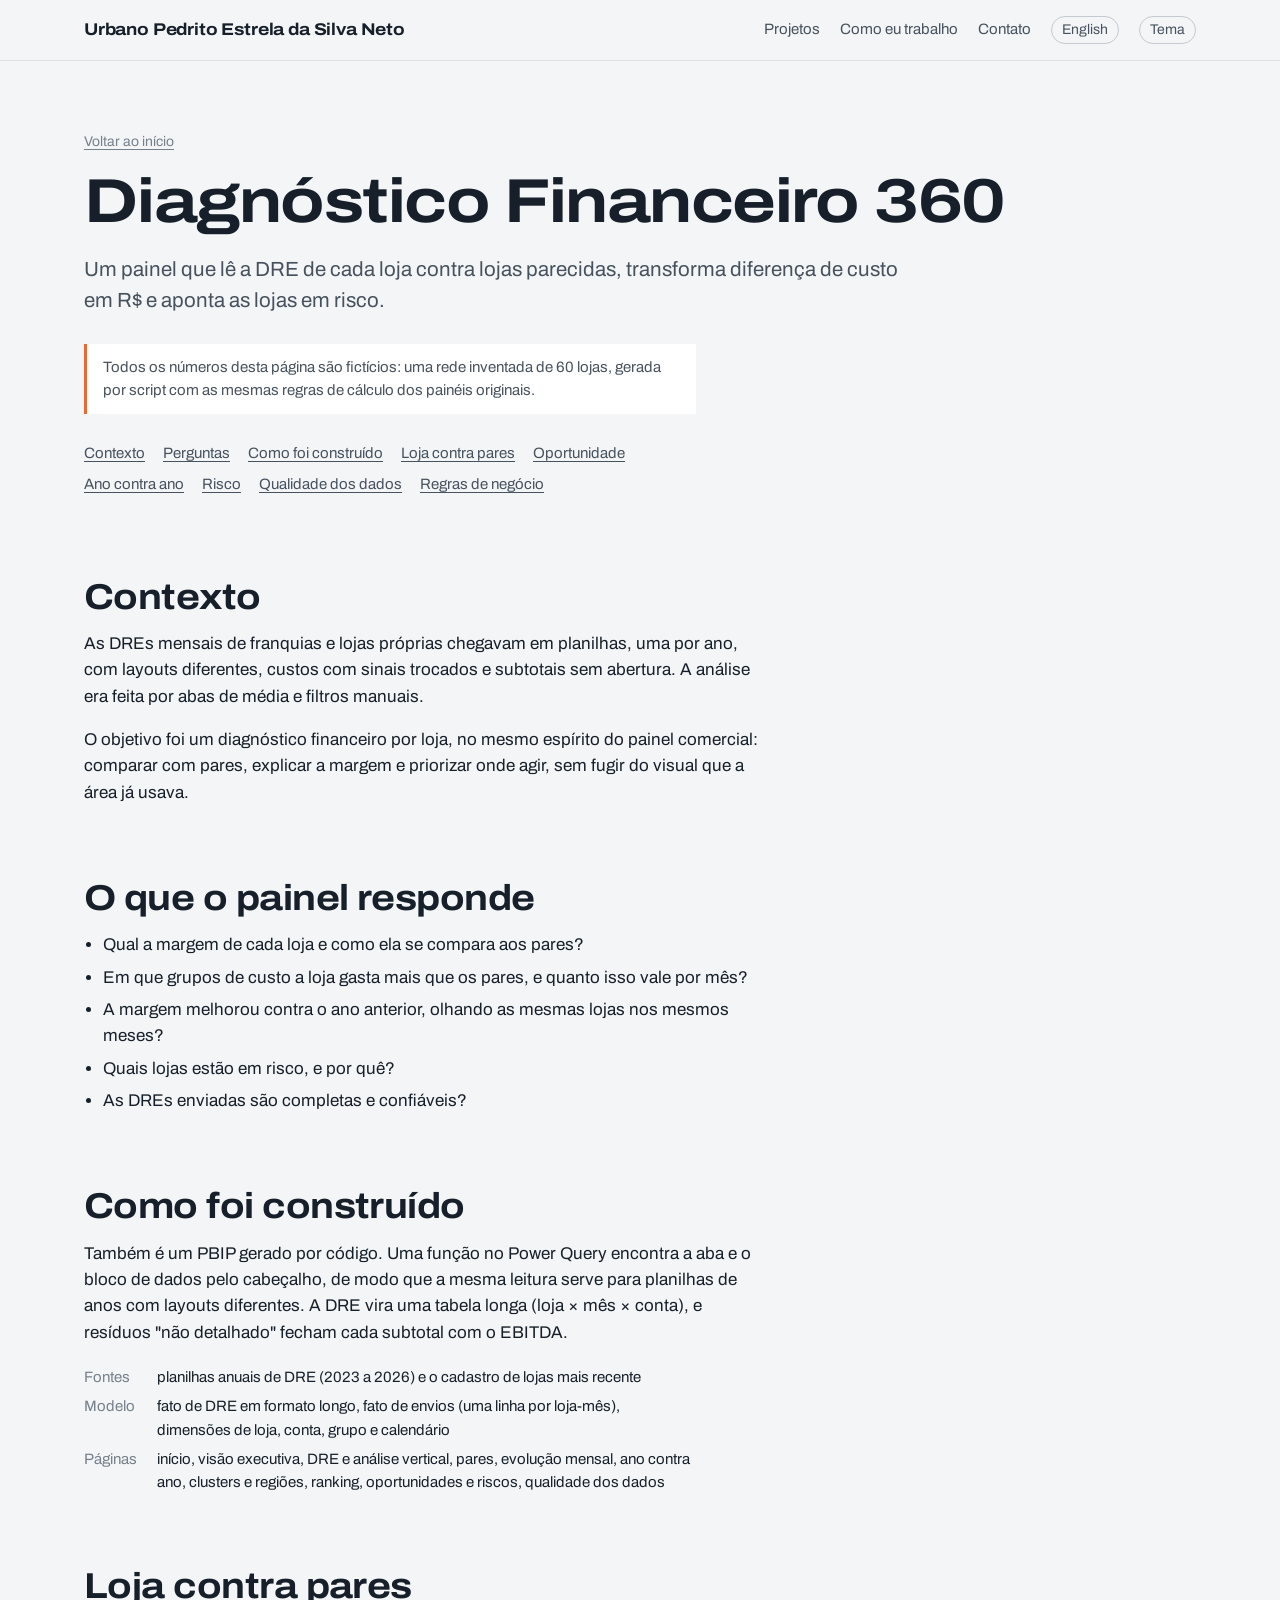
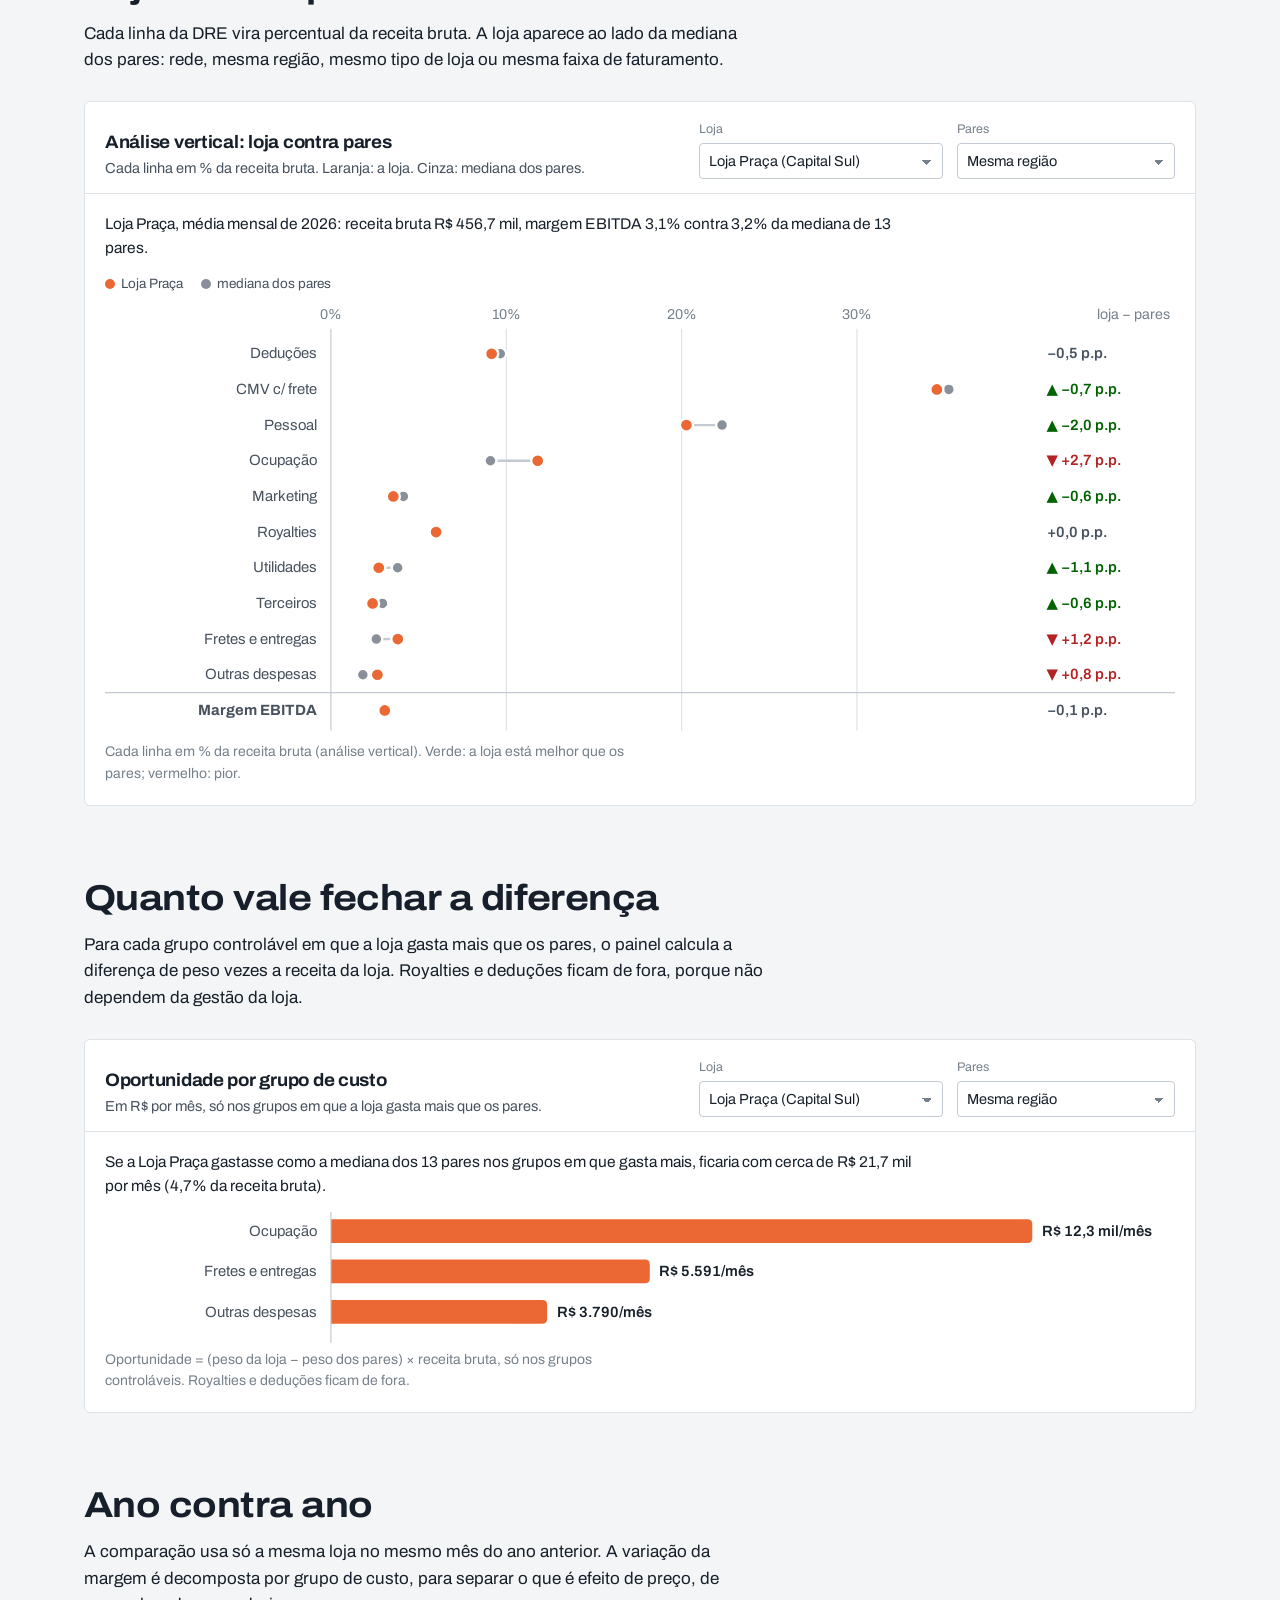
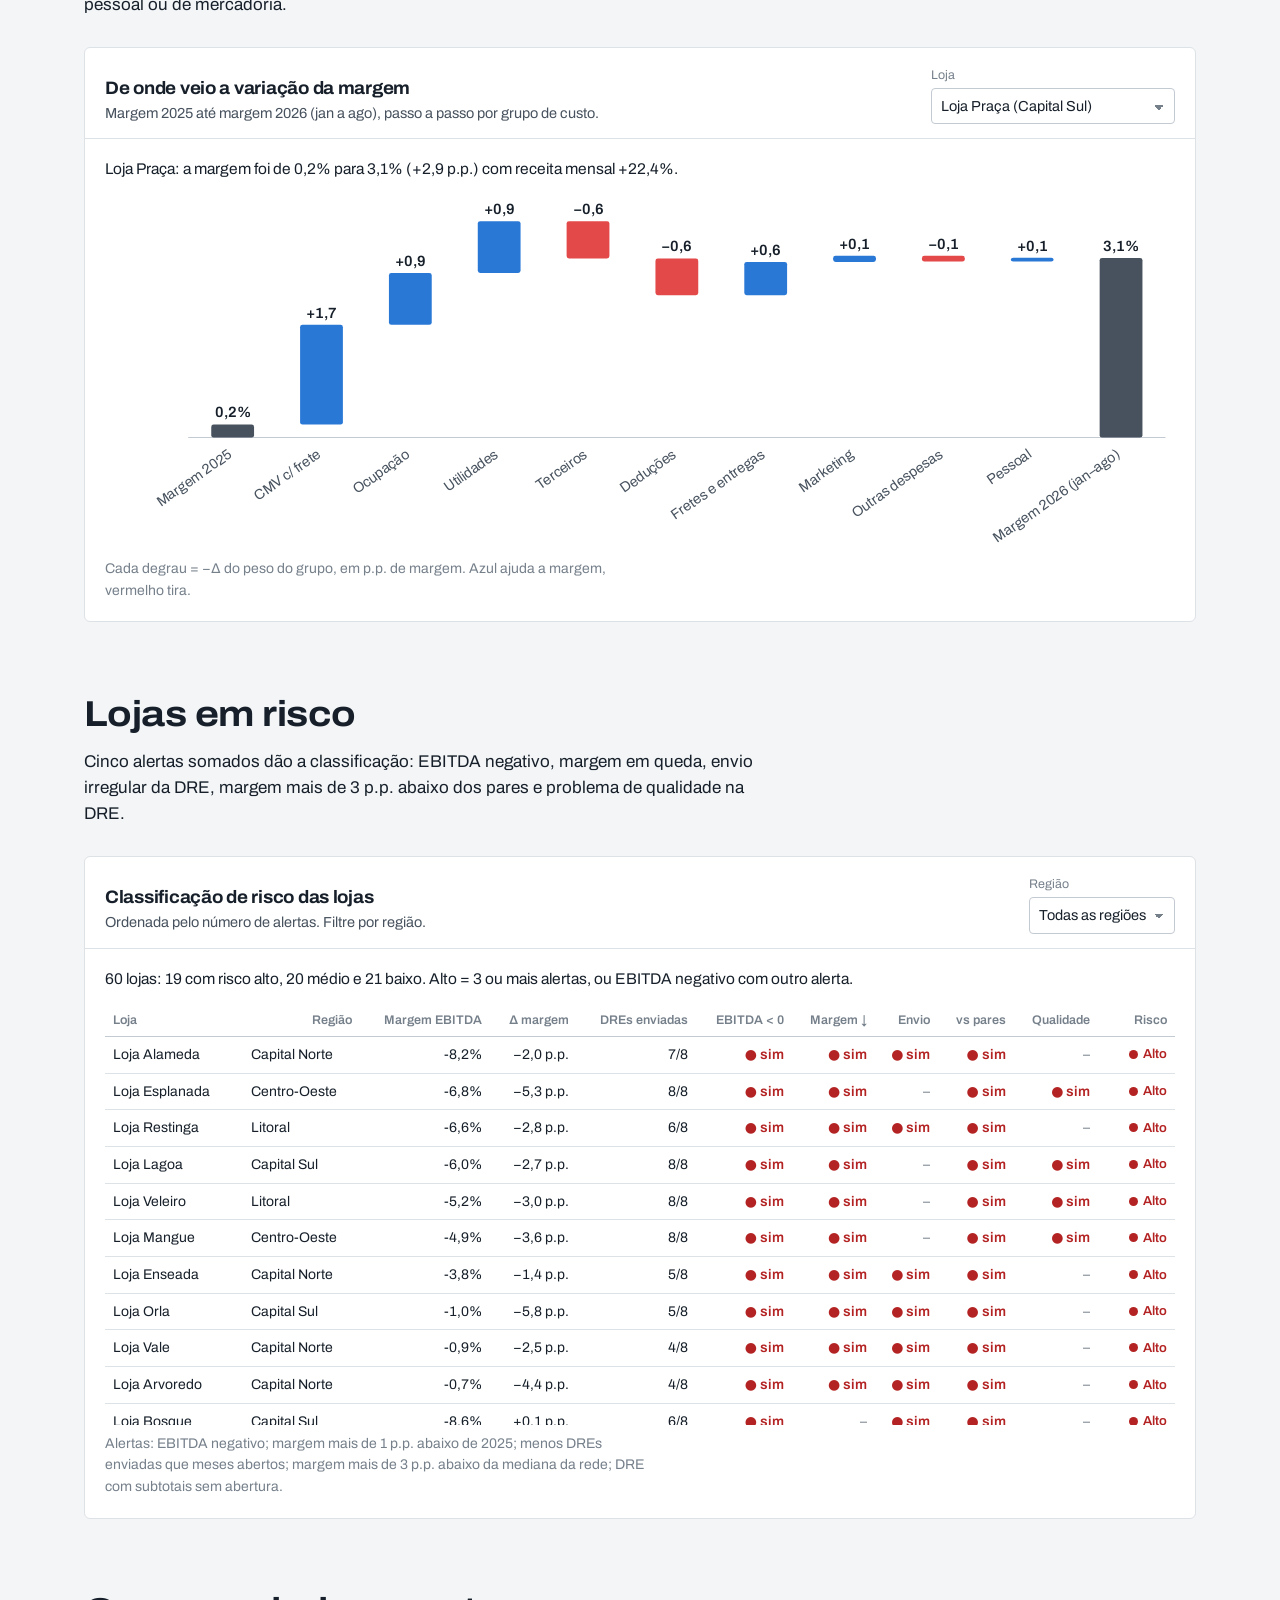
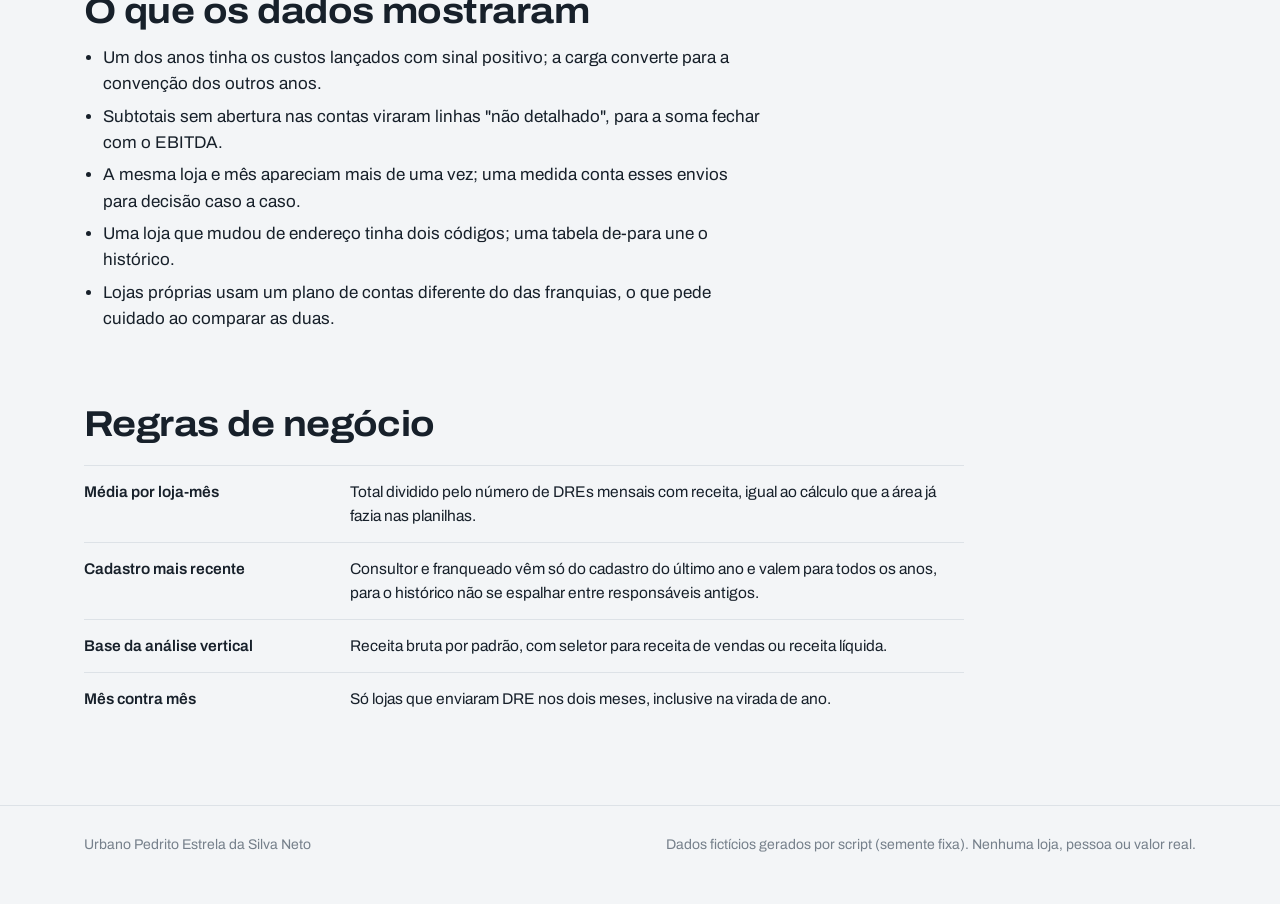
==== diagnostico-financeiro/index.html @ 7268b0af "Adiciona diagnostico-financeiro/index.html" ====
<!doctype html>
<html lang="pt-BR">
<head>
<meta charset="utf-8">
<meta name="viewport" content="width=device-width, initial-scale=1, viewport-fit=cover">
<meta name="claude:viewport-fit-sides" content="cover">
<title>Diagnóstico Financeiro 360</title>
<meta name="description" content="Um painel que lê a DRE de cada loja contra lojas parecidas, transforma diferença de custo em R$ e aponta as lojas em risco.">
<link rel="alternate" hreflang="en" href="../en/financial-diagnosis/index.html">
<link rel="preconnect" href="https://fonts.googleapis.com">
<link rel="preconnect" href="https://fonts.gstatic.com" crossorigin>
<link href="https://fonts.googleapis.com/css2?family=Archivo:wdth,wght@62..125,100..900&display=swap" rel="stylesheet">
<link rel="stylesheet" href="../assets/css/site.css">
<link rel="icon" href="../assets/img/icone.svg" type="image/svg+xml">
</head>
<body data-root="../">
<header class="top"><div class="wrap">
<a class="brand" href="../index.html">Urbano Pedrito Estrela da Silva Neto</a>
<nav aria-label="Projetos"><a href="../index.html#projetos">Projetos</a><a href="../index.html#como">Como eu trabalho</a><a href="../index.html#contato">Contato</a><a class="lang" href="../en/financial-diagnosis/index.html" hreflang="en" lang="en">English</a><button class="theme-btn" type="button">Tema</button></nav>
</div></header>
<main>
<div class="wrap">
<header class="case-head"><p class="small"><a href="../index.html">Voltar ao início</a></p>
<h1>Diagnóstico Financeiro 360</h1><p class="lead">Um painel que lê a DRE de cada loja contra lojas parecidas, transforma diferença de custo em R$ e aponta as lojas em risco.</p>
<p class="notice">Todos os números desta página são fictícios: uma rede inventada de 60 lojas, gerada por script com as mesmas regras de cálculo dos painéis originais.</p>
<ul class="toc"><li><a href="#contexto">Contexto</a></li><li><a href="#perguntas">Perguntas</a></li><li><a href="#construcao">Como foi construído</a></li><li><a href="#pares">Loja contra pares</a></li><li><a href="#oportunidade">Oportunidade</a></li><li><a href="#evolucao">Ano contra ano</a></li><li><a href="#risco">Risco</a></li><li><a href="#qualidade">Qualidade dos dados</a></li><li><a href="#regras">Regras de negócio</a></li></ul></header>
<div class="body"><h2 id="contexto">Contexto</h2><p>As DREs mensais de franquias e lojas próprias chegavam em planilhas, uma por ano, com layouts diferentes, custos com sinais trocados e subtotais sem abertura. A análise era feita por abas de média e filtros manuais.</p><p>O objetivo foi um diagnóstico financeiro por loja, no mesmo espírito do painel comercial: comparar com pares, explicar a margem e priorizar onde agir, sem fugir do visual que a área já usava.</p><h2 id="perguntas">O que o painel responde</h2><ul class="plain"><li>Qual a margem de cada loja e como ela se compara aos pares?</li><li>Em que grupos de custo a loja gasta mais que os pares, e quanto isso vale por mês?</li><li>A margem melhorou contra o ano anterior, olhando as mesmas lojas nos mesmos meses?</li><li>Quais lojas estão em risco, e por quê?</li><li>As DREs enviadas são completas e confiáveis?</li></ul><h2 id="construcao">Como foi construído</h2><p>Também é um PBIP gerado por código. Uma função no Power Query encontra a aba e o bloco de dados pelo cabeçalho, de modo que a mesma leitura serve para planilhas de anos com layouts diferentes. A DRE vira uma tabela longa (loja × mês × conta), e resíduos "não detalhado" fecham cada subtotal com o EBITDA.</p><dl class="facts"><dt>Fontes</dt><dd>planilhas anuais de DRE (2023 a 2026) e o cadastro de lojas mais recente</dd><dt>Modelo</dt><dd>fato de DRE em formato longo, fato de envios (uma linha por loja-mês), dimensões de loja, conta, grupo e calendário</dd><dt>Páginas</dt><dd>início, visão executiva, DRE e análise vertical, pares, evolução mensal, ano contra ano, clusters e regiões, ranking, oportunidades e riscos, qualidade dos dados</dd></dl><h2 id="pares">Loja contra pares</h2><p>Cada linha da DRE vira percentual da receita bruta. A loja aparece ao lado da mediana dos pares: rede, mesma região, mesmo tipo de loja ou mesma faixa de faturamento.</p><section class="demo" data-demo="dre" aria-label="Análise vertical: loja contra pares"><div class="demo-head"><div><h3>Análise vertical: loja contra pares</h3><p>Cada linha em % da receita bruta. Laranja: a loja. Cinza: mediana dos pares.</p></div><div class="controls"></div></div><div class="demo-body"><p class="small">…</p></div></section><h2 id="oportunidade">Quanto vale fechar a diferença</h2><p>Para cada grupo controlável em que a loja gasta mais que os pares, o painel calcula a diferença de peso vezes a receita da loja. Royalties e deduções ficam de fora, porque não dependem da gestão da loja.</p><section class="demo" data-demo="oport" aria-label="Oportunidade por grupo de custo"><div class="demo-head"><div><h3>Oportunidade por grupo de custo</h3><p>Em R$ por mês, só nos grupos em que a loja gasta mais que os pares.</p></div><div class="controls"></div></div><div class="demo-body"><p class="small">…</p></div></section><h2 id="evolucao">Ano contra ano</h2><p>A comparação usa só a mesma loja no mesmo mês do ano anterior. A variação da margem é decomposta por grupo de custo, para separar o que é efeito de preço, de pessoal ou de mercadoria.</p><section class="demo" data-demo="yoy" aria-label="De onde veio a variação da margem"><div class="demo-head"><div><h3>De onde veio a variação da margem</h3><p>Margem 2025 até margem 2026 (jan a ago), passo a passo por grupo de custo.</p></div><div class="controls"></div></div><div class="demo-body"><p class="small">…</p></div></section><h2 id="risco">Lojas em risco</h2><p>Cinco alertas somados dão a classificação: EBITDA negativo, margem em queda, envio irregular da DRE, margem mais de 3 p.p. abaixo dos pares e problema de qualidade na DRE.</p><section class="demo" data-demo="risco" aria-label="Classificação de risco das lojas"><div class="demo-head"><div><h3>Classificação de risco das lojas</h3><p>Ordenada pelo número de alertas. Filtre por região.</p></div><div class="controls"></div></div><div class="demo-body"><p class="small">…</p></div></section><h2 id="qualidade">O que os dados mostraram</h2><ul class="plain"><li>Um dos anos tinha os custos lançados com sinal positivo; a carga converte para a convenção dos outros anos.</li><li>Subtotais sem abertura nas contas viraram linhas "não detalhado", para a soma fechar com o EBITDA.</li><li>A mesma loja e mês apareciam mais de uma vez; uma medida conta esses envios para decisão caso a caso.</li><li>Uma loja que mudou de endereço tinha dois códigos; uma tabela de-para une o histórico.</li><li>Lojas próprias usam um plano de contas diferente do das franquias, o que pede cuidado ao comparar as duas.</li></ul><h2 id="regras">Regras de negócio</h2><div class="rules"><div><b>Média por loja-mês</b><span>Total dividido pelo número de DREs mensais com receita, igual ao cálculo que a área já fazia nas planilhas.</span></div><div><b>Cadastro mais recente</b><span>Consultor e franqueado vêm só do cadastro do último ano e valem para todos os anos, para o histórico não se espalhar entre responsáveis antigos.</span></div><div><b>Base da análise vertical</b><span>Receita bruta por padrão, com seletor para receita de vendas ou receita líquida.</span></div><div><b>Mês contra mês</b><span>Só lojas que enviaram DRE nos dois meses, inclusive na virada de ano.</span></div></div></div>
</div>
</main>
<footer><div class="wrap"><span>Urbano Pedrito Estrela da Silva Neto</span><span>Dados fictícios gerados por script (semente fixa). Nenhuma loja, pessoa ou valor real.</span></div></footer>
<noscript><div class="wrap noscript">JavaScript</div></noscript>
<script src="../assets/js/demos.js" defer></script>
</body>
</html>
---- assets/css/site.css ----
/* Portfólio · diagnóstico de lojas — dados fictícios */
:root {
  color-scheme: light;
  --paper: #f3f5f7;
  --surface: #ffffff;
  --ink: #17202a;
  --ink-2: #47525e;
  --muted: #76808b;
  --line: #dde2e7;
  --line-strong: #c3cad1;
  --sel: #eb6834;        /* a loja escolhida */
  --grp: #8a909b;        /* o grupo de comparação */
  --third: #2a78d6;      /* terceira fonte / série */
  --pos: #2a78d6;        /* polo positivo (divergente) */
  --neg: #e34948;        /* polo negativo (divergente) */
  --mid: #eceae6;        /* ponto neutro */
  --good: #0ca30c; --warn: #fab219; --serious: #ec835a; --crit: #d03b3b;
  --good-text: #006300; --crit-text: #b42323;
  --focus: #2a78d6;
  --radius: 6px;
  --wide: 1160px;
  --text: 68ch;
  --f: "Archivo", system-ui, "Segoe UI", sans-serif;
}
@media (prefers-color-scheme: dark) {
  :root:not([data-theme="light"]) {
    color-scheme: dark;
    --paper: #12161b; --surface: #1a1f25; --ink: #eef1f4; --ink-2: #c3cad2; --muted: #8d97a2;
    --line: #2a3139; --line-strong: #3a434d; --sel: #e8692f; --grp: #8a909b; --third: #3987e5;
    --pos: #3987e5; --neg: #e66767; --mid: #383d43; --good-text: #3fc23f; --crit-text: #ff7a7a; --focus: #6da7ec;
  }
}
:root[data-theme="dark"] {
  color-scheme: dark;
  --paper: #12161b; --surface: #1a1f25; --ink: #eef1f4; --ink-2: #c3cad2; --muted: #8d97a2;
  --line: #2a3139; --line-strong: #3a434d; --sel: #e8692f; --grp: #8a909b; --third: #3987e5;
  --pos: #3987e5; --neg: #e66767; --mid: #383d43; --good-text: #3fc23f; --crit-text: #ff7a7a; --focus: #6da7ec;
}

* { box-sizing: border-box; }
html { -webkit-text-size-adjust: 100%; }
body {
  margin: 0; background: var(--paper); color: var(--ink);
  font-family: var(--f); font-size: 17px; line-height: 1.55; font-variation-settings: "wdth" 100;
}
img, svg { max-width: 100%; }
a { color: inherit; text-decoration-thickness: 1px; text-underline-offset: 3px; }
a:hover { text-decoration-thickness: 2px; }
:focus-visible { outline: 2px solid var(--focus); outline-offset: 2px; border-radius: 2px; }
.wrap { max-width: var(--wide); margin: 0 auto; padding-block: 0; padding-left: max(24px, env(safe-area-inset-left, 0px)); padding-right: max(24px, env(safe-area-inset-right, 0px)); }
@media (max-width: 640px) { .wrap { padding-left: max(16px, env(safe-area-inset-left, 0px)); padding-right: max(16px, env(safe-area-inset-right, 0px)); } body { font-size: 16px; } }

/* ------------------------------------------------------------------ topo */
.top { border-bottom: 1px solid var(--line); background: var(--paper); }
.top .wrap { display: flex; align-items: center; gap: 24px; min-height: 60px; flex-wrap: wrap; }
.brand { font-weight: 700; font-variation-settings: "wdth" 112; text-decoration: none; font-size: 17px; letter-spacing: -0.01em; }
.top nav { display: flex; gap: 20px; margin-left: auto; flex-wrap: wrap; align-items: center; font-size: 15px; }
.top nav a { text-decoration: none; color: var(--ink-2); }
.top nav a:hover, .top nav a[aria-current="page"] { color: var(--ink); text-decoration: underline; }
.lang { border: 1px solid var(--line-strong); border-radius: 999px; padding: 2px 10px; font-size: 14px; }
.theme-btn { background: none; border: 1px solid var(--line-strong); color: var(--ink-2); border-radius: 999px; padding: 2px 10px; font: inherit; font-size: 14px; cursor: pointer; }

/* ------------------------------------------------------------------ tipografia */
h1, h2, h3 { text-wrap: balance; font-weight: 700; line-height: 1.12; margin: 0; letter-spacing: -0.015em; }
h1 { font-size: clamp(36px, 5.4vw, 62px); font-variation-settings: "wdth" 118; letter-spacing: -0.025em; }
h2 { font-size: clamp(26px, 3.2vw, 36px); font-variation-settings: "wdth" 112; margin-top: 72px; }
h3 { font-size: 20px; font-variation-settings: "wdth" 106; margin-top: 36px; }
p, ul, ol { max-width: var(--text); }
.lead { font-size: clamp(18px, 1.6vw, 21px); color: var(--ink-2); line-height: 1.5; }
.small { font-size: 14px; color: var(--muted); }
.num { font-variant-numeric: tabular-nums; }
ul.plain { padding-left: 1.1em; }
ul.plain li { margin: 6px 0; }
dl.facts { display: grid; grid-template-columns: max-content 1fr; gap: 6px 20px; margin: 20px 0 0; font-size: 15px; max-width: var(--text); }
dl.facts dt { color: var(--muted); }
dl.facts dd { margin: 0; }

/* ------------------------------------------------------------------ início */
.hero { display: grid; grid-template-columns: minmax(0, 5fr) minmax(0, 7fr); gap: 48px; align-items: start; padding: 64px 0 40px; }
.hero .lead { margin: 22px 0 0; }
.hero .who { margin-top: 28px; font-size: 15px; color: var(--muted); }
@media (max-width: 960px) { .hero { grid-template-columns: 1fr; gap: 32px; padding-top: 40px; } }

.projects { display: grid; gap: 0; margin-top: 28px; border-top: 1px solid var(--ink); }
.project { display: grid; grid-template-columns: minmax(0, 4fr) minmax(0, 5fr) minmax(0, 3fr); gap: 32px; padding: 32px 0; border-bottom: 1px solid var(--line); }
.project h3 { margin: 0; font-size: 26px; font-variation-settings: "wdth" 115; }
.project p { margin: 0 0 12px; }
.project .go { font-weight: 600; }
.project dl { margin: 0; display: grid; gap: 10px; font-size: 15px; }
.project dt { color: var(--muted); font-size: 13px; }
.project dd { margin: 0; font-weight: 600; }
@media (max-width: 860px) { .project { grid-template-columns: 1fr; gap: 16px; } }

.pipeline { margin-top: 24px; background: var(--surface); border: 1px solid var(--line); border-radius: var(--radius); padding: 20px; overflow-x: auto; }
.pipeline svg { display: block; min-width: 720px; width: 100%; height: auto; }
.principles { display: grid; grid-template-columns: repeat(2, minmax(0, 1fr)); gap: 8px 40px; margin-top: 28px; }
.principles div { padding: 14px 0; border-top: 1px solid var(--line); }
.principles b { display: block; margin-bottom: 4px; }
.principles span { color: var(--ink-2); font-size: 15px; }
@media (max-width: 720px) { .principles { grid-template-columns: 1fr; } }

/* ------------------------------------------------------------------ estudo de caso */
.case-head { padding: 56px 0 8px; }
.case-head .lead { margin-top: 18px; }
.notice { margin: 28px 0 0; padding: 12px 16px; border-left: 3px solid var(--sel); background: var(--surface); font-size: 15px; color: var(--ink-2); max-width: var(--text); }
.toc { display: flex; flex-wrap: wrap; gap: 8px 18px; margin: 28px 0 0; padding: 0; list-style: none; font-size: 15px; }
.toc a { color: var(--ink-2); }
.body { padding-bottom: 80px; }
.body > p, .body > ul { margin-top: 14px; }
.rules { display: grid; gap: 0; margin-top: 20px; max-width: 880px; }
.rules div { display: grid; grid-template-columns: minmax(0, 2fr) minmax(0, 5fr); gap: 20px; padding: 14px 0; border-top: 1px solid var(--line); font-size: 15.5px; }
.rules b { font-weight: 600; }
@media (max-width: 640px) { .rules div { grid-template-columns: 1fr; gap: 4px; } }

/* ------------------------------------------------------------------ demos */
.demo { margin: 28px 0 0; background: var(--surface); border: 1px solid var(--line); border-radius: var(--radius); }
.demo-head { display: flex; flex-wrap: wrap; gap: 12px 20px; align-items: end; justify-content: space-between; padding: 18px 20px 14px; border-bottom: 1px solid var(--line); }
.demo-head h3 { margin: 0; font-size: 18px; font-variation-settings: "wdth" 104; }
.demo-head p { margin: 4px 0 0; font-size: 14.5px; color: var(--ink-2); }
.controls { display: flex; flex-wrap: wrap; gap: 10px 14px; align-items: end; }
.controls label { display: grid; gap: 3px; font-size: 12.5px; color: var(--muted); }
.controls select, .seg button {
  font: inherit; font-size: 14.5px; color: var(--ink); background: var(--surface); border: 1px solid var(--line-strong); border-radius: 4px; padding: 6px 28px 6px 9px; min-height: 36px;
}
.controls select { appearance: none; background-image: linear-gradient(45deg, transparent 50%, var(--muted) 50%), linear-gradient(135deg, var(--muted) 50%, transparent 50%);
  background-position: calc(100% - 15px) 55%, calc(100% - 10px) 55%; background-size: 5px 5px; background-repeat: no-repeat; }
.seg { display: inline-flex; border: 1px solid var(--line-strong); border-radius: 4px; overflow: hidden; }
.seg button { border: 0; border-radius: 0; padding: 6px 12px; cursor: pointer; color: var(--ink-2); }
.seg button + button { border-left: 1px solid var(--line-strong); }
.seg button[aria-pressed="true"] { background: var(--ink); color: var(--surface); }
.demo-body { padding: 18px 20px 20px; }
.demo-foot { padding: 0 20px 18px; font-size: 13.5px; color: var(--muted); max-width: 90ch; }
.legend { display: flex; flex-wrap: wrap; gap: 6px 18px; font-size: 13.5px; color: var(--ink-2); margin: 0 0 10px; }
.legend i { display: inline-block; width: 10px; height: 10px; border-radius: 2px; margin-right: 6px; vertical-align: -1px; }
.legend i.line { width: 16px; height: 2px; border-radius: 1px; vertical-align: 3px; }
.legend i.dot { border-radius: 50%; }
.readout { font-size: 15.5px; margin: 0 0 14px; max-width: 90ch; }
.readout b { font-weight: 600; }

/* cartões de indicador */
.kpis { display: grid; grid-template-columns: repeat(4, minmax(0, 1fr)); gap: 1px; background: var(--line); border: 1px solid var(--line); border-radius: 4px; overflow: hidden; }
.kpi { background: var(--surface); padding: 14px 14px 12px; min-width: 0; }
.kpi .k { font-size: 13px; color: var(--muted); }
.kpi .v { font-size: 26px; font-weight: 700; font-variation-settings: "wdth" 108; letter-spacing: -0.01em; margin-top: 4px; white-space: nowrap; }
.kpi .g { font-size: 13.5px; color: var(--ink-2); margin-top: 2px; }
.delta { font-weight: 600; white-space: nowrap; }
.delta.up { color: var(--good-text); }
.delta.down { color: var(--crit-text); }
.delta.flat { color: var(--muted); }
@media (max-width: 860px) { .kpis { grid-template-columns: repeat(2, minmax(0, 1fr)); } }

/* árvore */
.tree { display: grid; gap: 14px; }
.tree .row { display: grid; gap: 12px; justify-content: center; }
.tree .row.r1 { grid-template-columns: minmax(0, 260px); }
.tree .row.r2 { grid-template-columns: repeat(2, minmax(0, 240px)); }
.tree .row.r3 { grid-template-columns: repeat(3, minmax(0, 200px)); }
.node { background: var(--surface); border: 1px solid var(--line); border-left: 3px solid var(--grp); border-radius: 4px; padding: 10px 12px; }
.node.up { border-left-color: var(--pos); }
.node.down { border-left-color: var(--neg); }
.node .k { font-size: 12.5px; color: var(--muted); }
.node .v { font-size: 22px; font-weight: 700; font-variation-settings: "wdth" 106; }
.node .g { font-size: 13px; color: var(--ink-2); }
.tree .op { text-align: center; font-size: 13px; color: var(--muted); margin: -4px 0; }
.hero .demo { margin: 0; }
@media (max-width: 560px) { .tree .row.r3, .tree .row.r2 { grid-template-columns: 1fr; } }

/* gráficos */
.chart { width: 100%; height: auto; display: block; overflow: visible; }
.chart text { font-family: var(--f); fill: var(--muted); font-size: 12px; }
.chart .lbl { fill: var(--ink-2); font-size: 12.5px; }
.chart .val { fill: var(--ink); font-size: 12.5px; font-weight: 600; }
.chart .grid { stroke: var(--line); stroke-width: 1; }
.chart .base { stroke: var(--line-strong); stroke-width: 1; }
.chart .hit { fill: transparent; cursor: default; }
.chart .hit:hover + .mark, .chart .mark:hover { opacity: .82; }
.scroll-x { overflow-x: auto; }
.tip { position: fixed; z-index: 20; pointer-events: none; background: var(--ink); color: var(--surface); font-size: 13px; line-height: 1.4; padding: 8px 10px; border-radius: 4px; max-width: 280px; box-shadow: 0 2px 10px rgba(0,0,0,.18); }
.tip b { font-size: 14px; }
.tip .row { display: flex; align-items: center; gap: 8px; }
.tip .row i { width: 12px; height: 2px; display: inline-block; }
.tip[hidden] { display: none; }

/* tabelas */
table.data { width: 100%; border-collapse: collapse; font-size: 14px; font-variant-numeric: tabular-nums; }
table.data th { text-align: right; font-weight: 600; color: var(--muted); font-size: 12.5px; padding: 6px 8px; border-bottom: 1px solid var(--line-strong); white-space: nowrap; }
table.data td { text-align: right; padding: 7px 8px; border-bottom: 1px solid var(--line); white-space: nowrap; }
table.data th:first-child, table.data td:first-child { text-align: left; }
table.data tr.hl td { background: color-mix(in srgb, var(--sel) 10%, transparent); }
.badge { display: inline-flex; align-items: center; gap: 5px; font-size: 13px; font-weight: 600; }
.badge::before { content: ""; width: 9px; height: 9px; border-radius: 50%; background: currentColor; }
.badge.alto { color: var(--crit-text); }
.badge.medio { color: #a86400; }
.badge.baixo { color: var(--good-text); }
:root[data-theme="dark"] .badge.medio { color: #fab219; }
@media (prefers-color-scheme: dark) { :root:not([data-theme="light"]) .badge.medio { color: #fab219; } }
.alert { color: var(--crit-text); font-weight: 600; }
.ok { color: var(--muted); }
.two { display: grid; grid-template-columns: minmax(0, 3fr) minmax(0, 2fr); gap: 28px; }
@media (max-width: 900px) { .two { grid-template-columns: 1fr; } }

/* rodapé */
footer { border-top: 1px solid var(--line); padding: 28px 0 48px; font-size: 14px; color: var(--muted); }
footer .wrap { display: flex; flex-wrap: wrap; gap: 12px 32px; justify-content: space-between; }
.noscript { padding: 12px 16px; background: var(--surface); border: 1px solid var(--line); }
@media (prefers-reduced-motion: reduce) { * { transition: none !important; animation: none !important; } }
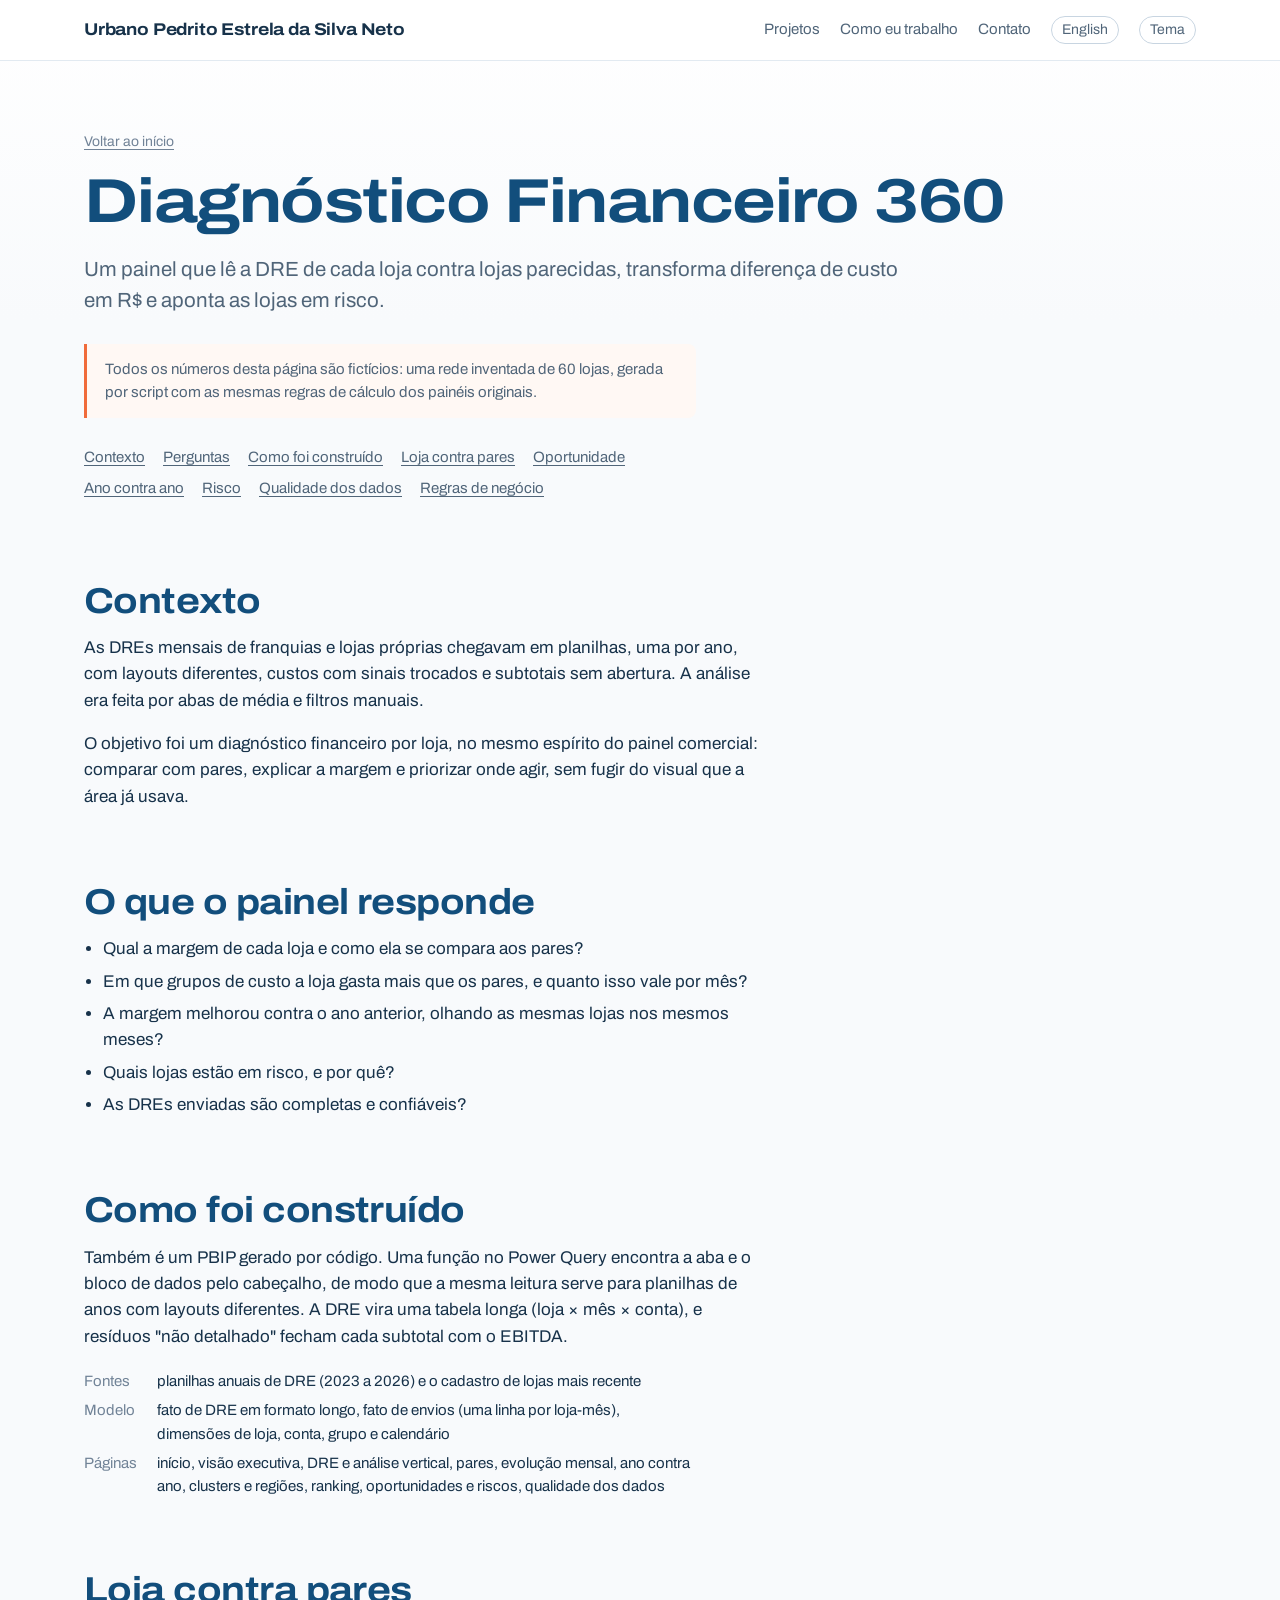
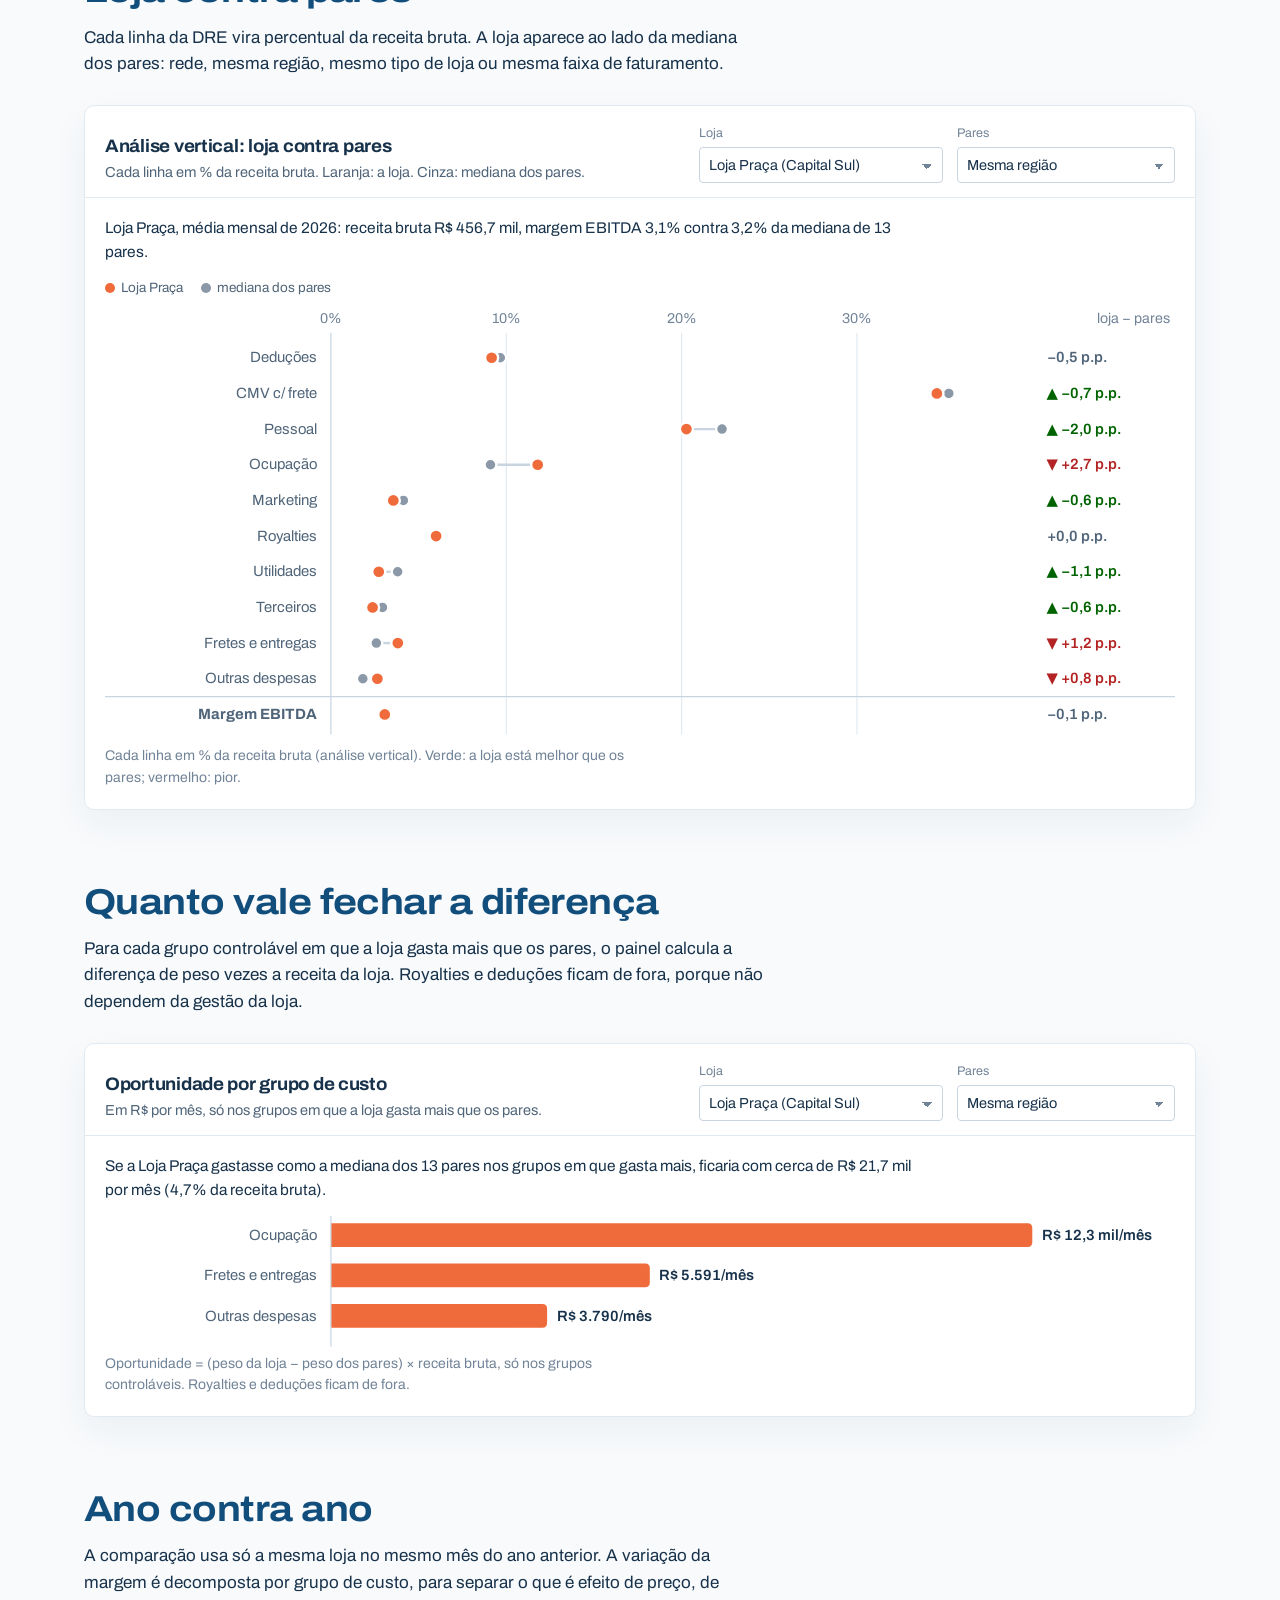
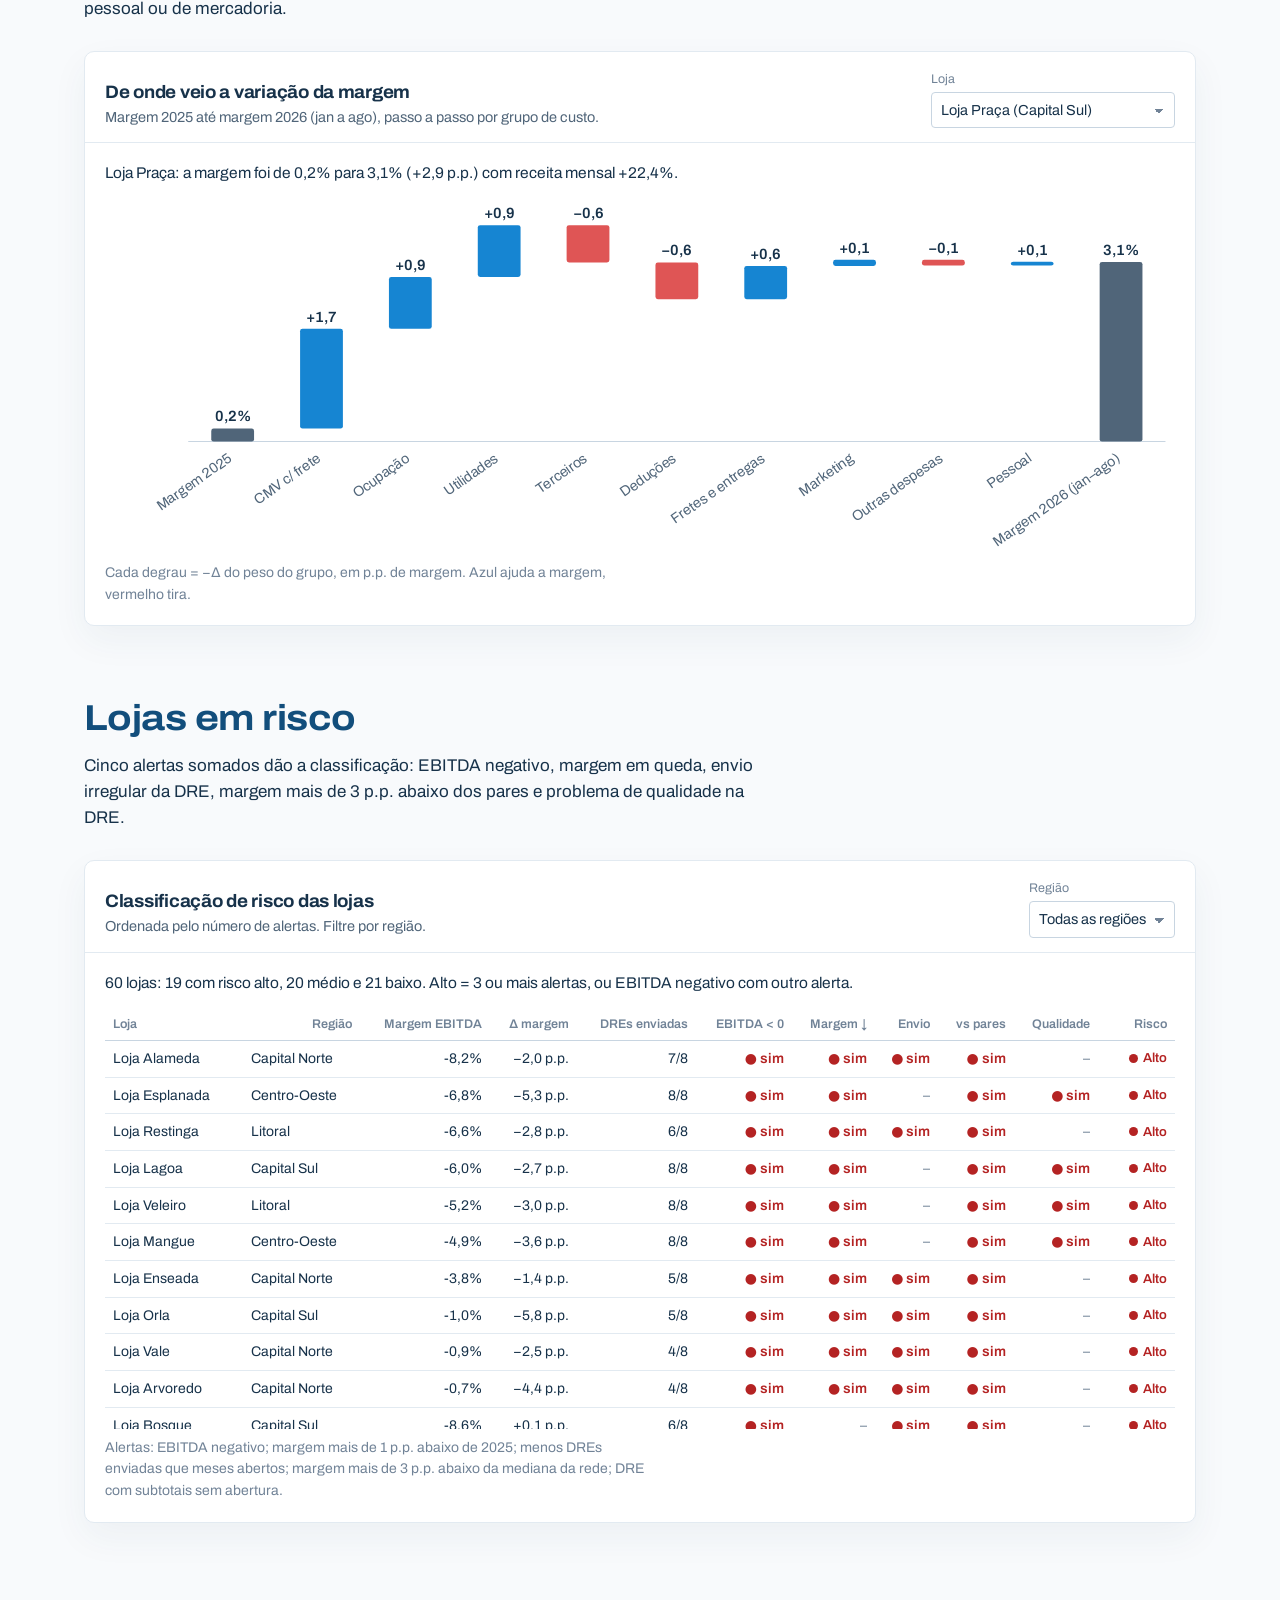
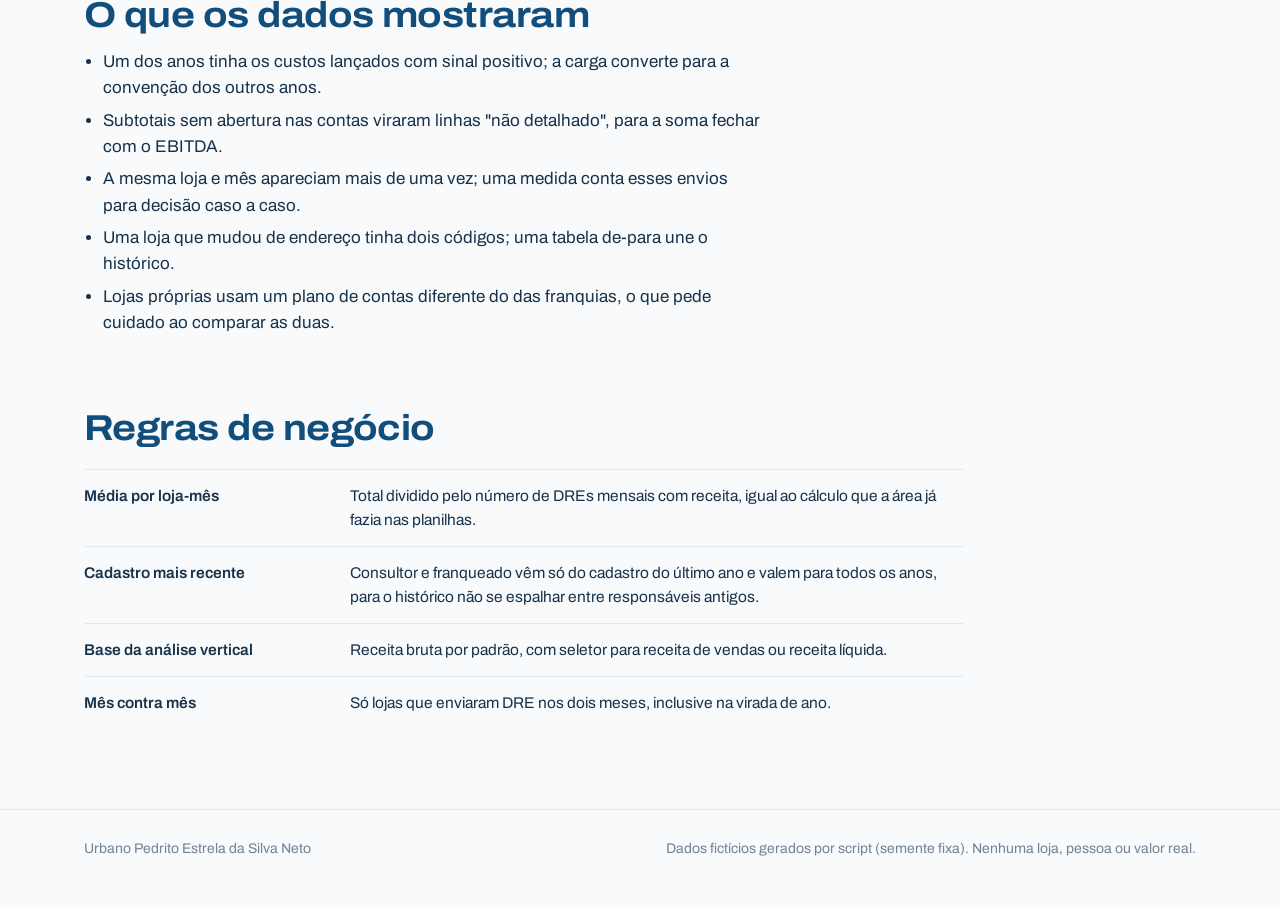
==== commit 5617d74a: "Atualiza o tema claro em diagnostico-financeiro/index.html" ====
--- a/diagnostico-financeiro/index.html
+++ b/diagnostico-financeiro/index.html
@@ -10,7 +10,7 @@
 <link rel="preconnect" href="https://fonts.googleapis.com">
 <link rel="preconnect" href="https://fonts.gstatic.com" crossorigin>
 <link href="https://fonts.googleapis.com/css2?family=Archivo:wdth,wght@62..125,100..900&display=swap" rel="stylesheet">
-<link rel="stylesheet" href="../assets/css/site.css">
+<link rel="stylesheet" href="../assets/css/site.css?v=20261015b">
 <link rel="icon" href="../assets/img/icone.svg" type="image/svg+xml">
 </head>
 <body data-root="../">
@@ -29,6 +29,6 @@
 </main>
 <footer><div class="wrap"><span>Urbano Pedrito Estrela da Silva Neto</span><span>Dados fictícios gerados por script (semente fixa). Nenhuma loja, pessoa ou valor real.</span></div></footer>
 <noscript><div class="wrap noscript">JavaScript</div></noscript>
-<script src="../assets/js/demos.js" defer></script>
+<script src="../assets/js/demos.js?v=20261015b" defer></script>
 </body>
 </html>
--- a/assets/css/site.css
+++ b/assets/css/site.css
@@ -1,19 +1,19 @@
 /* Portfólio · diagnóstico de lojas — dados fictícios */
 :root {
   color-scheme: light;
-  --paper: #f3f5f7;
+  --paper: #f8fafc;
   --surface: #ffffff;
-  --ink: #17202a;
-  --ink-2: #47525e;
-  --muted: #76808b;
-  --line: #dde2e7;
-  --line-strong: #c3cad1;
-  --sel: #eb6834;        /* a loja escolhida */
-  --grp: #8a909b;        /* o grupo de comparação */
-  --third: #2a78d6;      /* terceira fonte / série */
-  --pos: #2a78d6;        /* polo positivo (divergente) */
-  --neg: #e34948;        /* polo negativo (divergente) */
-  --mid: #eceae6;        /* ponto neutro */
+  --ink: #17324a;
+  --ink-2: #506579;
+  --muted: #718397;
+  --line: #e2eaf1;
+  --line-strong: #c8d5e1;
+  --sel: #f06b3b;        /* a loja escolhida */
+  --grp: #8a98a7;        /* o grupo de comparação */
+  --third: #1685d2;      /* terceira fonte / série */
+  --pos: #1685d2;        /* polo positivo (divergente) */
+  --neg: #df5555;        /* polo negativo (divergente) */
+  --mid: #eef2f5;        /* ponto neutro */
   --good: #0ca30c; --warn: #fab219; --serious: #ec835a; --crit: #d03b3b;
   --good-text: #006300; --crit-text: #b42323;
   --focus: #2a78d6;
@@ -22,14 +22,6 @@
   --text: 68ch;
   --f: "Archivo", system-ui, "Segoe UI", sans-serif;
 }
-@media (prefers-color-scheme: dark) {
-  :root:not([data-theme="light"]) {
-    color-scheme: dark;
-    --paper: #12161b; --surface: #1a1f25; --ink: #eef1f4; --ink-2: #c3cad2; --muted: #8d97a2;
-    --line: #2a3139; --line-strong: #3a434d; --sel: #e8692f; --grp: #8a909b; --third: #3987e5;
-    --pos: #3987e5; --neg: #e66767; --mid: #383d43; --good-text: #3fc23f; --crit-text: #ff7a7a; --focus: #6da7ec;
-  }
-}
 :root[data-theme="dark"] {
   color-scheme: dark;
   --paper: #12161b; --surface: #1a1f25; --ink: #eef1f4; --ink-2: #c3cad2; --muted: #8d97a2;
@@ -40,9 +32,10 @@
 * { box-sizing: border-box; }
 html { -webkit-text-size-adjust: 100%; }
 body {
-  margin: 0; background: var(--paper); color: var(--ink);
+  margin: 0; background: linear-gradient(180deg, #ffffff 0, var(--paper) 320px); color: var(--ink);
   font-family: var(--f); font-size: 17px; line-height: 1.55; font-variation-settings: "wdth" 100;
 }
+:root[data-theme="dark"] body { background: var(--paper); }
 img, svg { max-width: 100%; }
 a { color: inherit; text-decoration-thickness: 1px; text-underline-offset: 3px; }
 a:hover { text-decoration-thickness: 2px; }
@@ -51,7 +44,8 @@
 @media (max-width: 640px) { .wrap { padding-left: max(16px, env(safe-area-inset-left, 0px)); padding-right: max(16px, env(safe-area-inset-right, 0px)); } body { font-size: 16px; } }
 
 /* ------------------------------------------------------------------ topo */
-.top { border-bottom: 1px solid var(--line); background: var(--paper); }
+.top { border-bottom: 1px solid var(--line); background: rgba(255,255,255,.88); backdrop-filter: blur(12px); }
+:root[data-theme="dark"] .top { background: rgba(18,22,27,.9); }
 .top .wrap { display: flex; align-items: center; gap: 24px; min-height: 60px; flex-wrap: wrap; }
 .brand { font-weight: 700; font-variation-settings: "wdth" 112; text-decoration: none; font-size: 17px; letter-spacing: -0.01em; }
 .top nav { display: flex; gap: 20px; margin-left: auto; flex-wrap: wrap; align-items: center; font-size: 15px; }
@@ -62,6 +56,8 @@
 
 /* ------------------------------------------------------------------ tipografia */
 h1, h2, h3 { text-wrap: balance; font-weight: 700; line-height: 1.12; margin: 0; letter-spacing: -0.015em; }
+h1, h2 { color: #124e7c; }
+:root[data-theme="dark"] h1, :root[data-theme="dark"] h2 { color: var(--ink); }
 h1 { font-size: clamp(36px, 5.4vw, 62px); font-variation-settings: "wdth" 118; letter-spacing: -0.025em; }
 h2 { font-size: clamp(26px, 3.2vw, 36px); font-variation-settings: "wdth" 112; margin-top: 72px; }
 h3 { font-size: 20px; font-variation-settings: "wdth" 106; margin-top: 36px; }
@@ -81,8 +77,8 @@
 .hero .who { margin-top: 28px; font-size: 15px; color: var(--muted); }
 @media (max-width: 960px) { .hero { grid-template-columns: 1fr; gap: 32px; padding-top: 40px; } }
 
-.projects { display: grid; gap: 0; margin-top: 28px; border-top: 1px solid var(--ink); }
-.project { display: grid; grid-template-columns: minmax(0, 4fr) minmax(0, 5fr) minmax(0, 3fr); gap: 32px; padding: 32px 0; border-bottom: 1px solid var(--line); }
+.projects { display: grid; gap: 16px; margin-top: 28px; }
+.project { display: grid; grid-template-columns: minmax(0, 4fr) minmax(0, 5fr) minmax(0, 3fr); gap: 32px; padding: 28px; background: var(--surface); border: 1px solid var(--line); border-radius: 10px; box-shadow: 0 12px 32px rgba(28,67,99,.045); }
 .project h3 { margin: 0; font-size: 26px; font-variation-settings: "wdth" 115; }
 .project p { margin: 0 0 12px; }
 .project .go { font-weight: 600; }
@@ -91,7 +87,7 @@
 .project dd { margin: 0; font-weight: 600; }
 @media (max-width: 860px) { .project { grid-template-columns: 1fr; gap: 16px; } }
 
-.pipeline { margin-top: 24px; background: var(--surface); border: 1px solid var(--line); border-radius: var(--radius); padding: 20px; overflow-x: auto; }
+.pipeline { margin-top: 24px; background: var(--surface); border: 1px solid var(--line); border-radius: 10px; padding: 20px; overflow-x: auto; box-shadow: 0 12px 32px rgba(28,67,99,.045); }
 .pipeline svg { display: block; min-width: 720px; width: 100%; height: auto; }
 .principles { display: grid; grid-template-columns: repeat(2, minmax(0, 1fr)); gap: 8px 40px; margin-top: 28px; }
 .principles div { padding: 14px 0; border-top: 1px solid var(--line); }
@@ -102,7 +98,8 @@
 /* ------------------------------------------------------------------ estudo de caso */
 .case-head { padding: 56px 0 8px; }
 .case-head .lead { margin-top: 18px; }
-.notice { margin: 28px 0 0; padding: 12px 16px; border-left: 3px solid var(--sel); background: var(--surface); font-size: 15px; color: var(--ink-2); max-width: var(--text); }
+.notice { margin: 28px 0 0; padding: 14px 18px; border-left: 3px solid var(--sel); background: #fff8f4; border-radius: 0 8px 8px 0; font-size: 15px; color: var(--ink-2); max-width: var(--text); }
+:root[data-theme="dark"] .notice { background: var(--surface); }
 .toc { display: flex; flex-wrap: wrap; gap: 8px 18px; margin: 28px 0 0; padding: 0; list-style: none; font-size: 15px; }
 .toc a { color: var(--ink-2); }
 .body { padding-bottom: 80px; }
@@ -113,7 +110,7 @@
 @media (max-width: 640px) { .rules div { grid-template-columns: 1fr; gap: 4px; } }
 
 /* ------------------------------------------------------------------ demos */
-.demo { margin: 28px 0 0; background: var(--surface); border: 1px solid var(--line); border-radius: var(--radius); }
+.demo { margin: 28px 0 0; background: var(--surface); border: 1px solid var(--line); border-radius: 10px; box-shadow: 0 14px 36px rgba(28,67,99,.055); overflow: hidden; }
 .demo-head { display: flex; flex-wrap: wrap; gap: 12px 20px; align-items: end; justify-content: space-between; padding: 18px 20px 14px; border-bottom: 1px solid var(--line); }
 .demo-head h3 { margin: 0; font-size: 18px; font-variation-settings: "wdth" 104; }
 .demo-head p { margin: 4px 0 0; font-size: 14.5px; color: var(--ink-2); }
@@ -193,7 +190,6 @@
 .badge.medio { color: #a86400; }
 .badge.baixo { color: var(--good-text); }
 :root[data-theme="dark"] .badge.medio { color: #fab219; }
-@media (prefers-color-scheme: dark) { :root:not([data-theme="light"]) .badge.medio { color: #fab219; } }
 .alert { color: var(--crit-text); font-weight: 600; }
 .ok { color: var(--muted); }
 .two { display: grid; grid-template-columns: minmax(0, 3fr) minmax(0, 2fr); gap: 28px; }
